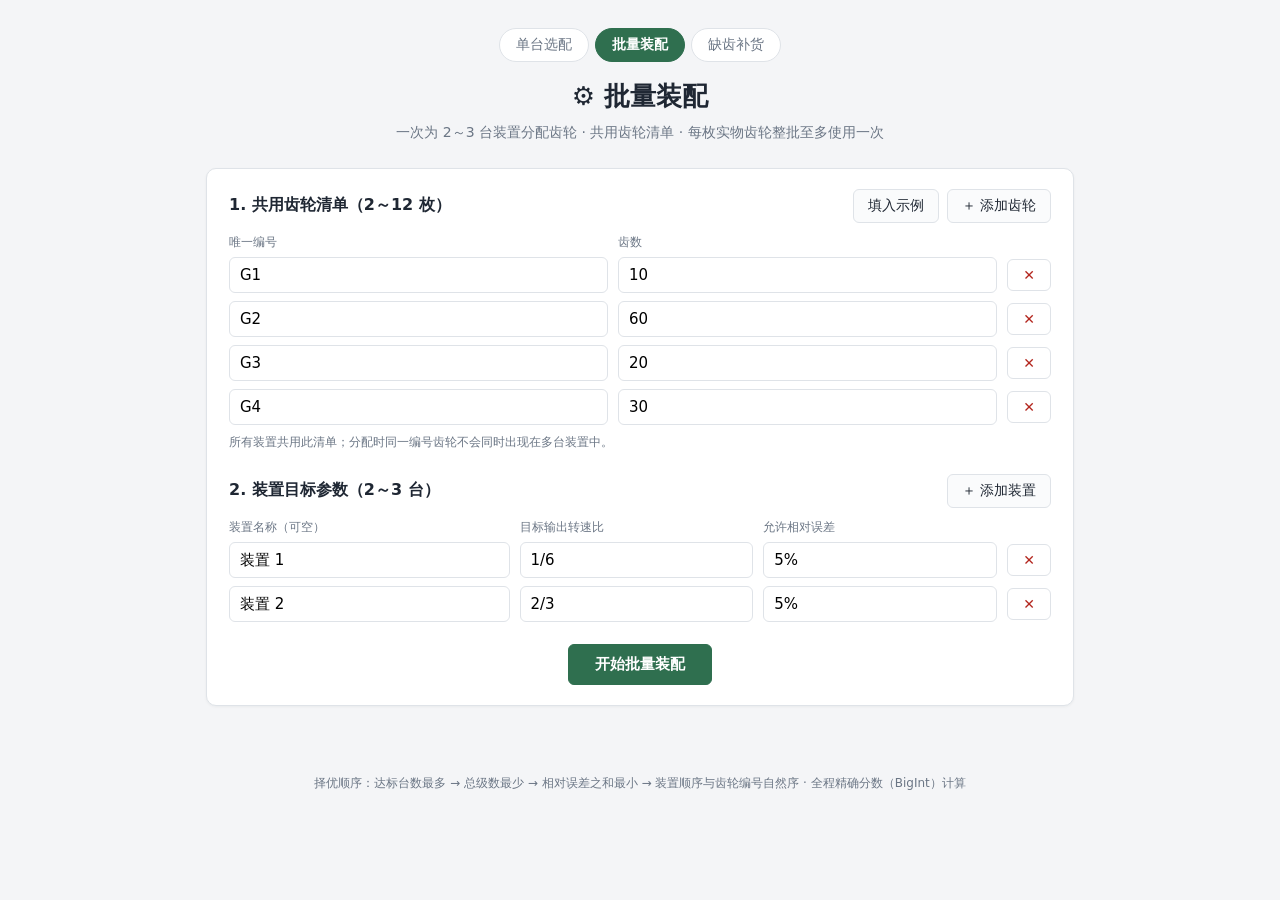
==== public/batch.html @ f2fe9dc8 "GSB 6e4bc2e6-ca00-567d-aa87-61540000e418 initial: platform archive" ====
<!DOCTYPE html>
<html lang="zh-CN">
<head>
  <meta charset="UTF-8" />
  <meta name="viewport" content="width=device-width, initial-scale=1.0" />
  <title>批量装配 · 齿轮组选配</title>
  <link rel="stylesheet" href="styles.css" />
</head>
<body>
  <header class="site-header">
    <nav class="top-nav">
      <a href="/">单台选配</a>
      <a href="/batch" class="active">批量装配</a>
      <a href="/procure">缺齿补货</a>
    </nav>
    <h1>⚙️ 批量装配</h1>
    <p class="subtitle">一次为 2～3 台装置分配齿轮 · 共用齿轮清单 · 每枚实物齿轮整批至多使用一次</p>
  </header>

  <main>
    <form id="batch-form" class="card">
      <section>
        <div class="section-head">
          <h2>1. 共用齿轮清单（2～12 枚）</h2>
          <div class="btn-row">
            <button type="button" id="btn-example" class="btn ghost">填入示例</button>
            <button type="button" id="btn-add-gear" class="btn ghost">＋ 添加齿轮</button>
          </div>
        </div>
        <div class="gear-grid-head">
          <span>唯一编号</span><span>齿数</span><span></span>
        </div>
        <div id="gear-rows"></div>
        <p class="muted">所有装置共用此清单；分配时同一编号齿轮不会同时出现在多台装置中。</p>
      </section>

      <section>
        <div class="section-head">
          <h2>2. 装置目标参数（2～3 台）</h2>
          <div class="btn-row">
            <button type="button" id="btn-add-device" class="btn ghost">＋ 添加装置</button>
          </div>
        </div>
        <div class="device-grid-head">
          <span>装置名称（可空）</span><span>目标输出转速比</span><span>允许相对误差</span><span></span>
        </div>
        <div id="device-rows"></div>
      </section>

      <div class="actions">
        <button type="submit" class="btn primary">开始批量装配</button>
      </div>

      <p id="form-error" class="alert error" hidden></p>
    </form>

    <section id="result-panel" class="card" hidden>
      <div class="section-head">
        <h2>3. 批量分配结果</h2>
        <span id="result-summary" class="summary"></span>
      </div>
      <div id="device-results"></div>
      <div id="unused-panel" class="unused-panel">
        <h3>未使用齿轮（<span id="unused-count">0</span> 枚）</h3>
        <div id="unused-list" class="chip-list"></div>
      </div>
    </section>
  </main>

  <footer class="site-footer">
    <span>择优顺序：达标台数最多 → 总级数最少 → 相对误差之和最小 → 装置顺序与齿轮编号自然序 · 全程精确分数（BigInt）计算</span>
  </footer>

  <script src="batch.js"></script>
</body>
</html>
---- public/styles.css ----
:root {
  --bg: #f4f5f7;
  --card: #ffffff;
  --ink: #1f2733;
  --muted: #6b7685;
  --line: #dfe3e8;
  --brand: #2f6f4f;
  --brand-dark: #24573e;
  --accent: #e8f3ec;
  --danger: #b3261e;
  --danger-bg: #fdecea;
  --warn: #8a5a00;
  --warn-bg: #fff6e0;
  --radius: 10px;
}

* { box-sizing: border-box; }

body {
  margin: 0;
  font-family: "PingFang SC", "Microsoft YaHei", "Noto Sans CJK SC", system-ui, sans-serif;
  background: var(--bg);
  color: var(--ink);
  line-height: 1.55;
}

.site-header {
  padding: 28px 20px 12px;
  text-align: center;
}
.site-header h1 { margin: 0 0 6px; font-size: 26px; }
.subtitle { margin: 0; color: var(--muted); font-size: 14px; }

.top-nav {
  display: flex;
  justify-content: center;
  gap: 6px;
  margin-bottom: 14px;
}
.top-nav a {
  padding: 5px 16px;
  border-radius: 999px;
  border: 1px solid var(--line);
  background: #fff;
  color: var(--muted);
  text-decoration: none;
  font-size: 14px;
}
.top-nav a:hover { border-color: #b9c1cc; color: var(--ink); }
.top-nav a.active {
  background: var(--brand);
  border-color: var(--brand);
  color: #fff;
  font-weight: 600;
}

main {
  max-width: 900px;
  margin: 0 auto;
  padding: 12px 16px 40px;
}

.card {
  background: var(--card);
  border: 1px solid var(--line);
  border-radius: var(--radius);
  padding: 20px 22px;
  margin-bottom: 18px;
  box-shadow: 0 1px 3px rgba(20, 30, 40, 0.05);
}

h2 { font-size: 16px; margin: 0 0 12px; }

.grid.two {
  display: grid;
  grid-template-columns: 1fr 1fr;
  gap: 14px;
}
@media (max-width: 640px) {
  .grid.two { grid-template-columns: 1fr; }
}

.field { display: flex; flex-direction: column; gap: 5px; }
.field > span { font-size: 14px; font-weight: 600; }
.field small { color: var(--muted); font-size: 12px; }

input[type="text"], input[type="number"], input:not([type]) {
  width: 100%;
  padding: 8px 10px;
  border: 1px solid var(--line);
  border-radius: 6px;
  font-size: 15px;
  font-family: inherit;
}
input:focus { outline: 2px solid var(--brand); outline-offset: 0; border-color: var(--brand); }

section + section { margin-top: 22px; }

.section-head {
  display: flex;
  align-items: center;
  justify-content: space-between;
  gap: 12px;
  flex-wrap: wrap;
}
.section-head h2 { margin: 0; }

.btn-row { display: flex; gap: 8px; }

.btn {
  border-radius: 6px;
  padding: 7px 14px;
  font-size: 14px;
  cursor: pointer;
  border: 1px solid var(--line);
  background: #fff;
  color: var(--ink);
  font-family: inherit;
}
.btn:hover { border-color: #b9c1cc; }
.btn.ghost { background: #fafbfc; }
.btn.primary {
  background: var(--brand);
  border-color: var(--brand);
  color: #fff;
  font-weight: 600;
  padding: 10px 26px;
  font-size: 15px;
}
.btn.primary:hover { background: var(--brand-dark); }
.btn.danger-ghost { color: var(--danger); }

.gear-grid-head,
.gear-row {
  display: grid;
  grid-template-columns: 1fr 1fr 44px;
  gap: 10px;
  align-items: center;
}
.gear-grid-head {
  margin: 10px 0 6px;
  font-size: 12px;
  color: var(--muted);
}
.gear-row { margin-bottom: 8px; }

.actions { margin-top: 22px; text-align: center; }

.alert {
  margin-top: 14px;
  padding: 10px 14px;
  border-radius: 6px;
  font-size: 14px;
}
.alert.error { background: var(--danger-bg); color: var(--danger); border: 1px solid #f3c2bd; }
.alert.warn { background: var(--warn-bg); color: var(--warn); border: 1px solid #f0ddaa; }
.alert.ok { background: var(--accent); color: var(--brand-dark); border: 1px solid #a9d3bb; }

.muted { color: var(--muted); font-size: 12px; margin: 8px 0 0; }

.summary { font-size: 13px; color: var(--muted); }

.solution {
  border: 1px solid var(--line);
  border-radius: 8px;
  padding: 14px 16px;
  margin-top: 12px;
}
.solution.best { border-color: var(--brand); background: var(--accent); }

.solution-head {
  display: flex;
  justify-content: space-between;
  align-items: baseline;
  gap: 10px;
  flex-wrap: wrap;
  margin-bottom: 8px;
}
.solution-title { font-weight: 700; font-size: 15px; }
.badge {
  display: inline-block;
  font-size: 12px;
  font-weight: 600;
  padding: 1px 8px;
  border-radius: 999px;
  background: var(--brand);
  color: #fff;
  margin-right: 6px;
}
.solution-meta { font-size: 13px; color: var(--muted); }
.solution-meta strong { color: var(--ink); }

table.pairs { width: 100%; border-collapse: collapse; margin-top: 6px; font-size: 14px; }
table.pairs th, table.pairs td {
  border: 1px solid var(--line);
  padding: 6px 10px;
  text-align: center;
}
table.pairs th { background: #f0f2f5; font-weight: 600; }
.gear-id { font-family: ui-monospace, SFMono-Regular, Menlo, Consolas, monospace; }
.frac { font-family: ui-monospace, SFMono-Regular, Menlo, Consolas, monospace; white-space: nowrap; }

.site-footer {
  text-align: center;
  color: var(--muted);
  font-size: 12px;
  padding: 10px 0 30px;
}

/* ---------------- 批量装配 ---------------- */

.device-grid-head,
.device-row {
  display: grid;
  grid-template-columns: 1.2fr 1fr 1fr 44px;
  gap: 10px;
  align-items: center;
}
.device-grid-head {
  margin: 10px 0 6px;
  font-size: 12px;
  color: var(--muted);
}
.device-row { margin-bottom: 8px; }
@media (max-width: 640px) {
  .device-grid-head,
  .device-row { grid-template-columns: 1fr 1fr; }
}

.solution.miss { border-color: #e5c07b; background: var(--warn-bg); }

.badge.badge-ok { background: var(--brand); }
.badge.badge-miss {
  background: var(--warn);
}

.unused-panel { margin-top: 18px; }
.unused-panel h3 { font-size: 14px; margin: 0 0 8px; }
.chip-list { display: flex; flex-wrap: wrap; gap: 8px; }
.chip {
  display: inline-block;
  padding: 3px 12px;
  border-radius: 999px;
  border: 1px solid var(--line);
  background: #fafbfc;
  font-size: 13px;
  font-family: ui-monospace, SFMono-Regular, Menlo, Consolas, monospace;
}
.chip-buy {
  border-color: var(--brand);
  background: var(--accent);
  color: var(--brand-dark);
  font-weight: 600;
}

/* ---------------- 缺齿补货采购建议 ---------------- */

.buyable-grid-head,
.buyable-row {
  display: grid;
  grid-template-columns: 1fr 1fr 1.4fr 44px;
  gap: 10px;
  align-items: center;
}
.buyable-grid-head {
  margin: 10px 0 6px;
  font-size: 12px;
  color: var(--muted);
}
.buyable-row { margin-bottom: 8px; }
@media (max-width: 640px) {
  .buyable-grid-head,
  .buyable-row { grid-template-columns: 1fr 1fr; }
}

.block-title { font-size: 14px; margin: 16px 0 8px; }
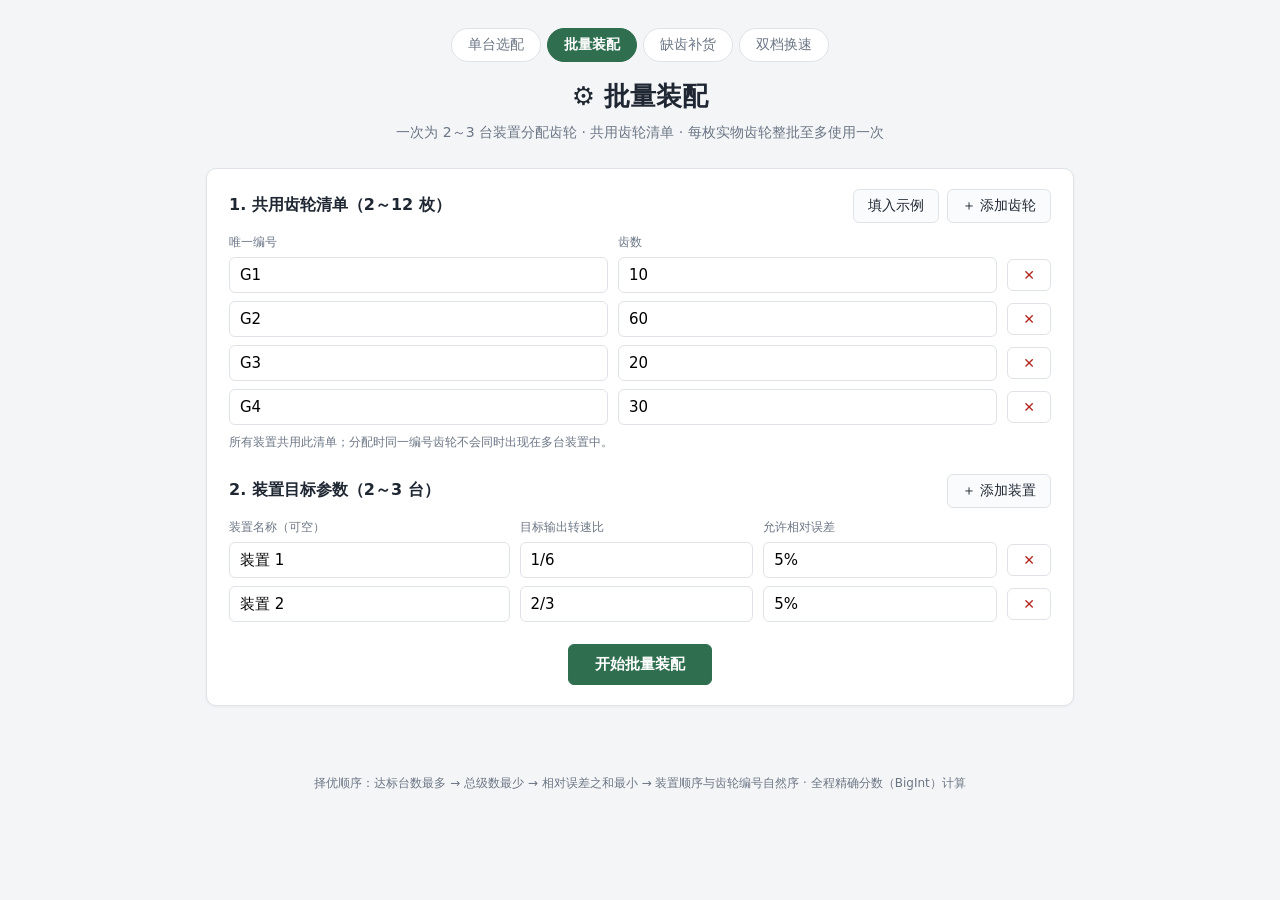
==== commit 1e18c6e9: "GSB 6e4bc2e6-ca00-567d-aa87-61540000e418 A: platform archive" ====
--- a/public/batch.html
+++ b/public/batch.html
@@ -12,6 +12,7 @@
       <a href="/">单台选配</a>
       <a href="/batch" class="active">批量装配</a>
       <a href="/procure">缺齿补货</a>
+      <a href="/dual-speed">双档换速</a>
     </nav>
     <h1>⚙️ 批量装配</h1>
     <p class="subtitle">一次为 2～3 台装置分配齿轮 · 共用齿轮清单 · 每枚实物齿轮整批至多使用一次</p>
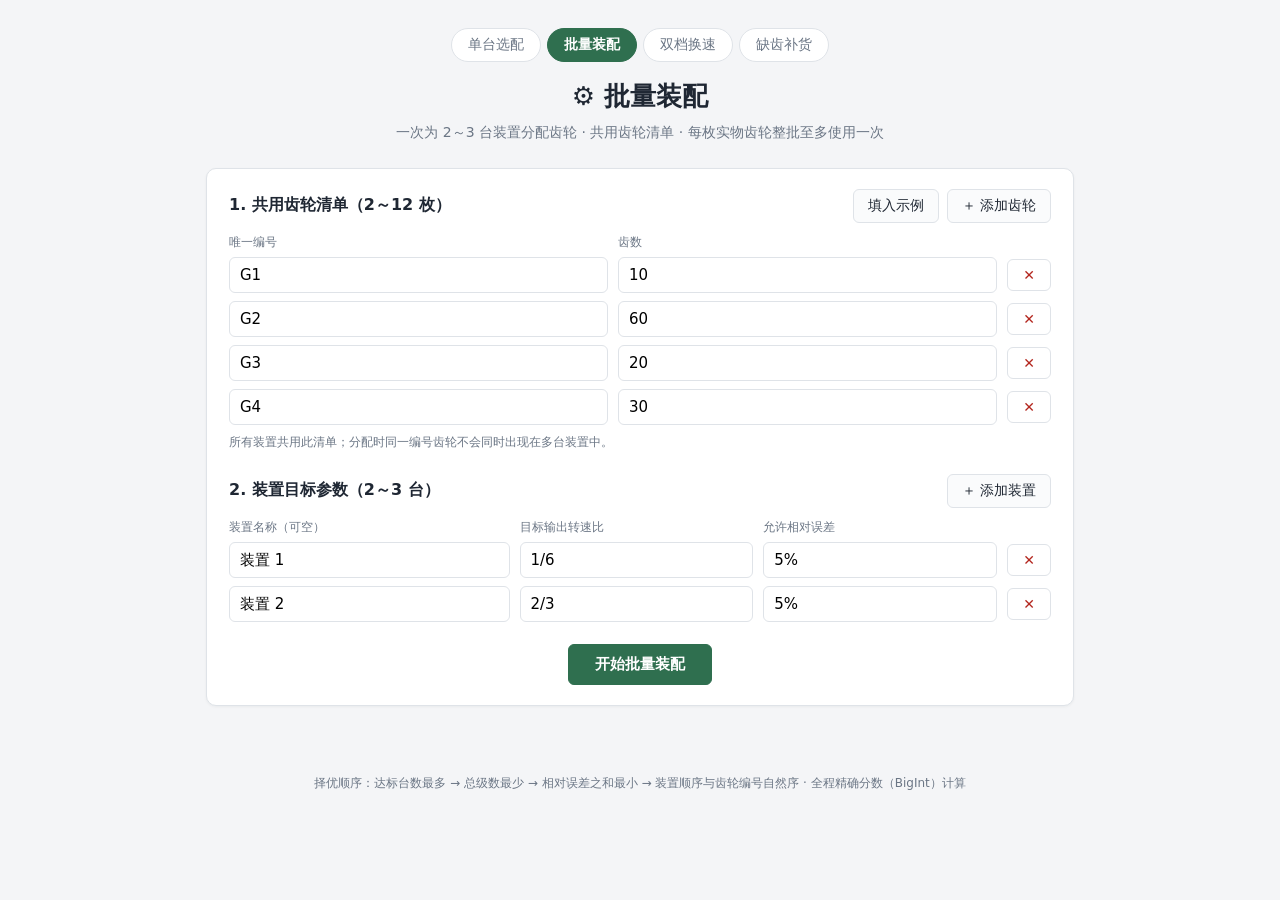
==== commit ba753311: "GSB 6e4bc2e6-ca00-567d-aa87-61540000e418 B: platform archive" ====
--- a/public/batch.html
+++ b/public/batch.html
@@ -11,8 +11,8 @@
     <nav class="top-nav">
       <a href="/">单台选配</a>
       <a href="/batch" class="active">批量装配</a>
+      <a href="/dual-speed">双档换速</a>
       <a href="/procure">缺齿补货</a>
-      <a href="/dual-speed">双档换速</a>
     </nav>
     <h1>⚙️ 批量装配</h1>
     <p class="subtitle">一次为 2～3 台装置分配齿轮 · 共用齿轮清单 · 每枚实物齿轮整批至多使用一次</p>
--- a/public/styles.css
+++ b/public/styles.css
@@ -274,3 +274,22 @@
 }
 
 .block-title { font-size: 14px; margin: 16px 0 8px; }
+
+/* ---------------- 双档换速 ---------------- */
+
+.fixed-panel {
+  border: 1px solid var(--brand);
+  background: var(--accent);
+  border-radius: 8px;
+  padding: 12px 16px;
+  margin-top: 12px;
+}
+.fixed-panel .block-title { margin-top: 0; color: var(--brand-dark); }
+.stage-arrow {
+  align-self: center;
+  font-size: 16px;
+  font-weight: 700;
+  color: var(--brand-dark);
+}
+.fixed-panel .chip-list { align-items: center; }
+.fixed-panel .muted { margin: 0; align-self: center; }
